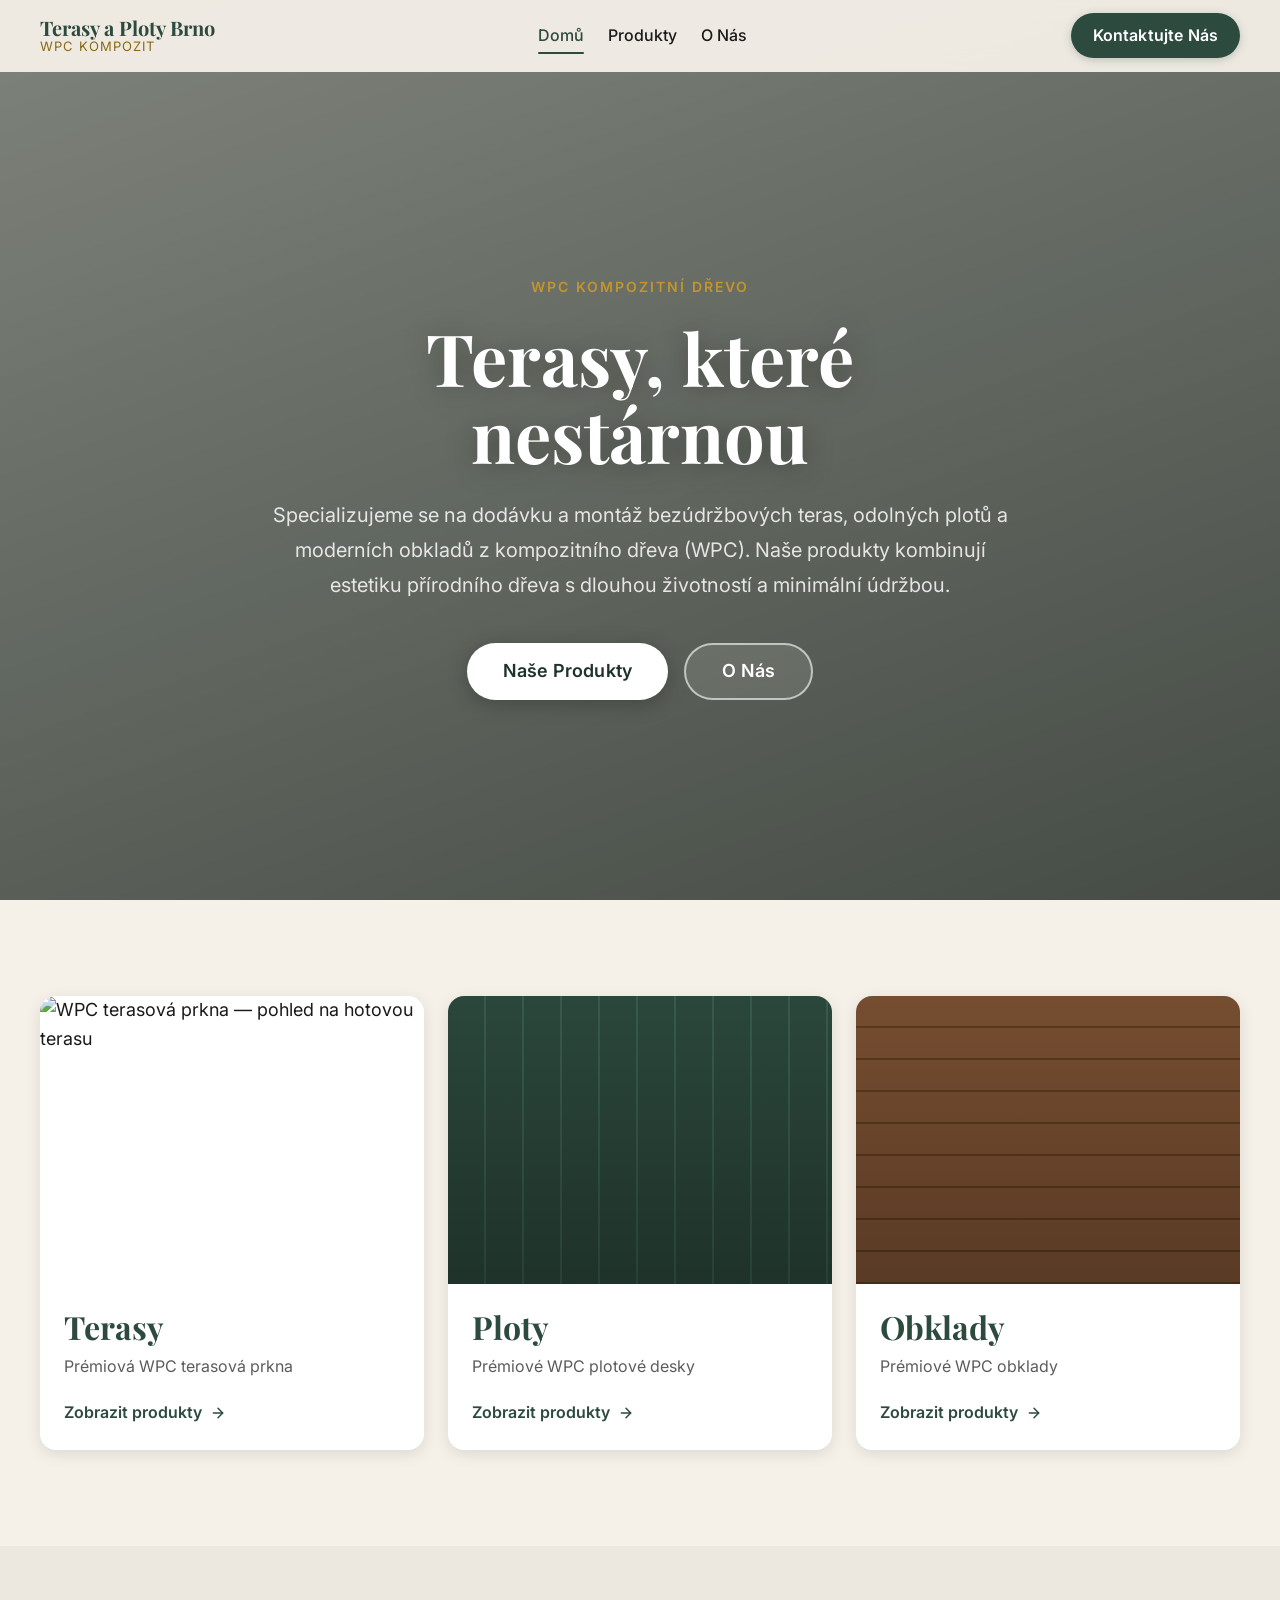
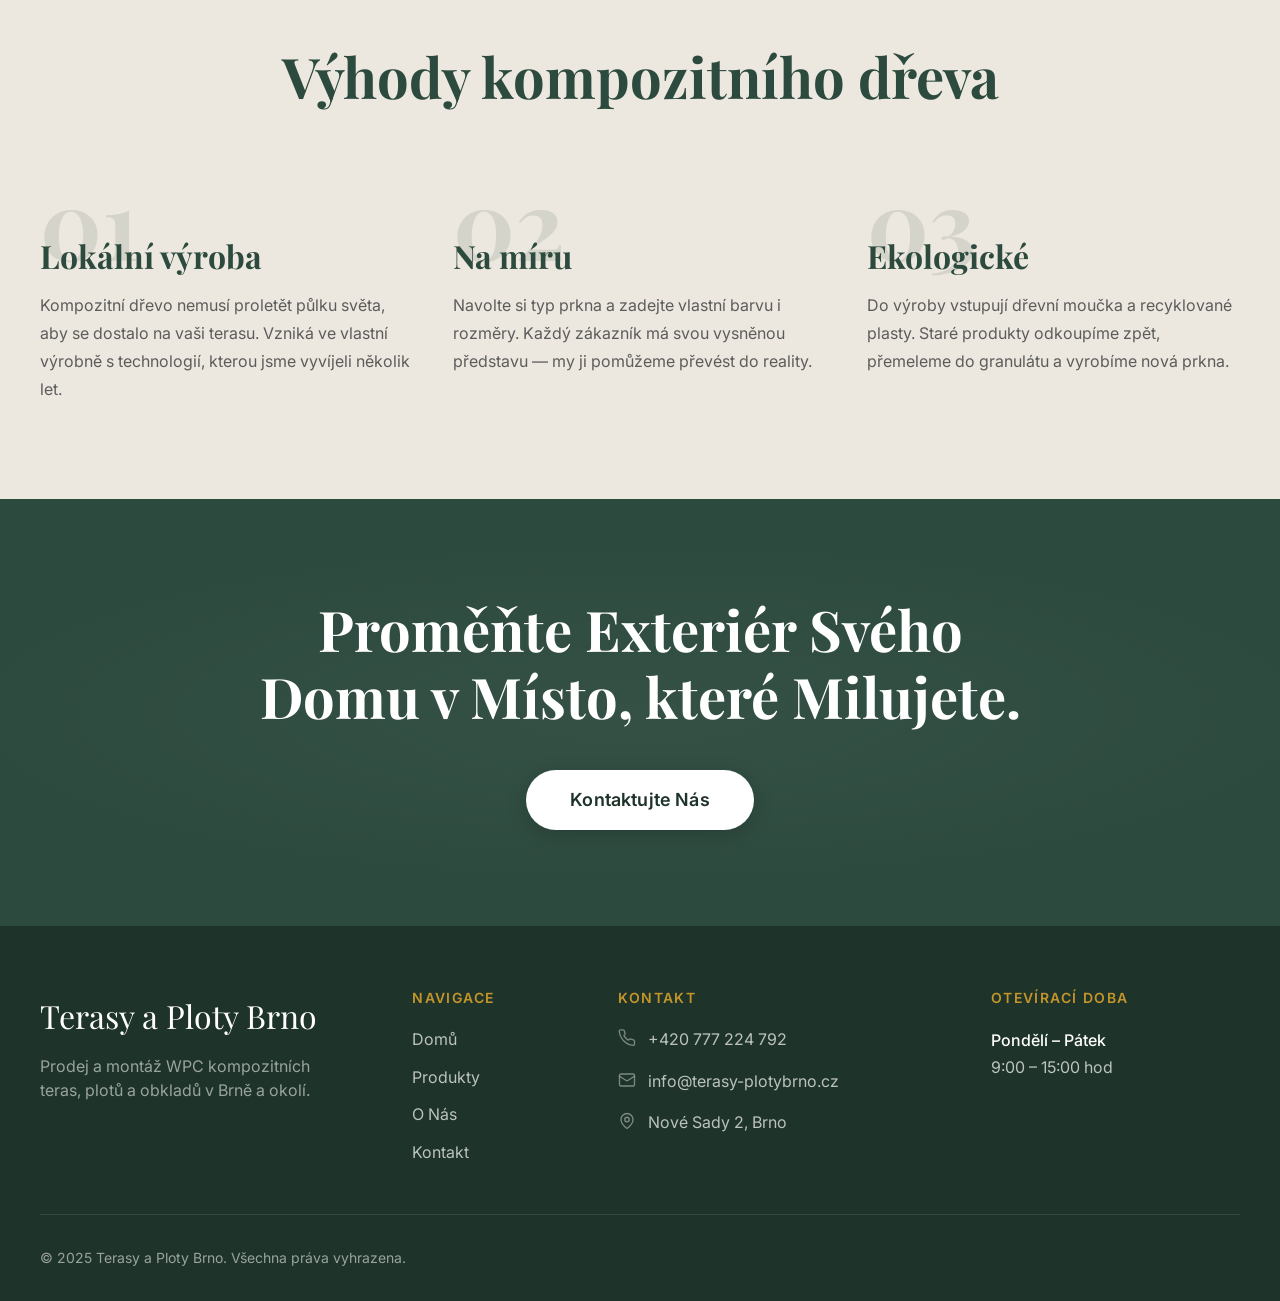
==== index.html @ b11f8195 "Initial commit — Terasy a Ploty Brno website Plain HTML/CSS/JS site with three pages (Domů, Produkty" ====
<!DOCTYPE html>
<html lang="cs">
<head>
  <meta charset="UTF-8">
  <meta name="viewport" content="width=device-width, initial-scale=1.0">
  <meta name="description" content="České WPC terasy, ploty a obklady z kompozitního dřeva s montáží na klíč v Brně. Bezúdržbové, ekologické, na míru, záruka 25 let.">
  <title>Terasy a Ploty Brno | WPC Terasy, Ploty a Obklady</title>

  <!-- Google Fonts -->
  <link rel="preconnect" href="https://fonts.googleapis.com">
  <link rel="preconnect" href="https://fonts.gstatic.com" crossorigin>
  <link href="https://fonts.googleapis.com/css2?family=Inter:wght@400;500;600&family=Playfair+Display:ital,wght@0,700;1,400&display=swap" rel="stylesheet">

  <link rel="stylesheet" href="css/style.css">
</head>
<body>

  <a href="#main-content" class="skip-link">Přejít na obsah</a>

  <!-- ===================== NAVIGATION ===================== -->
  <header class="nav" role="banner">
    <div class="container nav__inner">

      <a href="index.html" class="nav__logo" aria-label="Terasy a Ploty Brno – Domů">
        <div class="nav__logo-text">
          Terasy a Ploty Brno
          <span>WPC kompozit</span>
        </div>
      </a>

      <nav class="nav__links" aria-label="Hlavní navigace">
        <a href="index.html" class="nav__link">Domů</a>
        <a href="produkty.html" class="nav__link">Produkty</a>
        <a href="o-nas.html" class="nav__link">O Nás</a>
      </nav>

      <div class="nav__right">
        <a href="o-nas.html#kontakt" class="btn btn-primary nav__cta">Kontaktujte Nás</a>

        <button
          class="nav__hamburger"
          aria-label="Otevřít menu"
          aria-expanded="false"
          aria-controls="mobile-menu"
        >
          <span class="nav__hamburger-line"></span>
          <span class="nav__hamburger-line"></span>
          <span class="nav__hamburger-line"></span>
        </button>
      </div>
    </div>

    <!-- Mobile menu -->
    <nav
      id="mobile-menu"
      class="nav__mobile-menu"
      aria-label="Mobilní navigace"
    >
      <a href="index.html" class="nav__mobile-link">Domů</a>
      <a href="produkty.html" class="nav__mobile-link">Produkty</a>
      <a href="o-nas.html" class="nav__mobile-link">O Nás</a>
      <a href="o-nas.html#kontakt" class="btn btn-primary nav__mobile-cta">Kontaktujte Nás</a>
    </nav>
  </header>

  <!-- ===================== MAIN ===================== -->
  <main id="main-content">

    <!-- ========== SECTION 1: HERO ========== -->
    <section class="hero" aria-label="Úvodní sekce">
      <div class="hero__bg" role="img" aria-label="WPC terasová prkna"></div>
      <div class="hero__overlay" aria-hidden="true"></div>
      <div class="hero__content">
        <span class="hero__eyebrow">WPC kompozitní dřevo</span>
        <h1 class="hero__title">Terasy,&nbsp;které nestárnou</h1>
        <p class="hero__subtitle">
          Specializujeme se na dodávku a montáž bezúdržbových teras, odolných plotů a moderních obkladů z kompozitního dřeva (WPC). Naše produkty kombinují estetiku přírodního dřeva s dlouhou životností a minimální údržbou.
        </p>
        <div class="hero__ctas">
          <a href="produkty.html" class="btn btn-white">Naše Produkty</a>
          <a href="o-nas.html" class="btn btn-white-outline">O Nás</a>
        </div>
      </div>
    </section>

    <!-- ========== SECTION 2: CATEGORIES ========== -->
    <section class="categories" aria-label="Produktové kategorie">
      <div class="container">
        <div class="categories__grid">

          <!-- Terasy -->
          <a href="produkty.html" class="category-card fade-in" aria-label="Terasy — zobrazit produkty">
            <div class="category-card__image">
              <img
                src="https://static.wixstatic.com/media/019bba_db6c05b3e5034c0dafedd1b56aeb8881~mv2.jpg"
                alt="WPC terasová prkna — pohled na hotovou terasu"
                loading="lazy"
                width="600"
                height="450"
              >
            </div>
            <div class="category-card__body">
              <h2 class="category-card__title">Terasy</h2>
              <p class="category-card__text">Prémiová WPC terasová prkna</p>
              <span class="category-card__arrow">
                Zobrazit produkty
                <svg xmlns="http://www.w3.org/2000/svg" width="16" height="16" viewBox="0 0 24 24" fill="none" stroke="currentColor" stroke-width="2.2" stroke-linecap="round" stroke-linejoin="round" aria-hidden="true"><path d="M5 12h14"/><path d="m12 5 7 7-7 7"/></svg>
              </span>
            </div>
          </a>

          <!-- Ploty -->
          <a href="produkty.html" class="category-card fade-in fade-in-delay-1" aria-label="Ploty — zobrazit produkty">
            <div class="category-card__image">
              <div class="category-card__placeholder category-card__placeholder--ploty" aria-hidden="true"></div>
            </div>
            <div class="category-card__body">
              <h2 class="category-card__title">Ploty</h2>
              <p class="category-card__text">Prémiové WPC plotové desky</p>
              <span class="category-card__arrow">
                Zobrazit produkty
                <svg xmlns="http://www.w3.org/2000/svg" width="16" height="16" viewBox="0 0 24 24" fill="none" stroke="currentColor" stroke-width="2.2" stroke-linecap="round" stroke-linejoin="round" aria-hidden="true"><path d="M5 12h14"/><path d="m12 5 7 7-7 7"/></svg>
              </span>
            </div>
          </a>

          <!-- Obklady -->
          <a href="produkty.html" class="category-card fade-in fade-in-delay-2" aria-label="Obklady — zobrazit produkty">
            <div class="category-card__image">
              <div class="category-card__placeholder category-card__placeholder--obklady" aria-hidden="true"></div>
            </div>
            <div class="category-card__body">
              <h2 class="category-card__title">Obklady</h2>
              <p class="category-card__text">Prémiové WPC obklady</p>
              <span class="category-card__arrow">
                Zobrazit produkty
                <svg xmlns="http://www.w3.org/2000/svg" width="16" height="16" viewBox="0 0 24 24" fill="none" stroke="currentColor" stroke-width="2.2" stroke-linecap="round" stroke-linejoin="round" aria-hidden="true"><path d="M5 12h14"/><path d="m12 5 7 7-7 7"/></svg>
              </span>
            </div>
          </a>

        </div>
      </div>
    </section>

    <!-- ========== SECTION 3: BENEFITS ========== -->
    <section class="benefits" aria-labelledby="benefits-heading">
      <div class="container">
        <div class="benefits__header fade-in">
          <h2 class="benefits__title" id="benefits-heading">Výhody kompozitního dřeva</h2>
        </div>
        <div class="benefits__grid">

          <div class="benefit-item fade-in">
            <span class="benefit-item__number" aria-hidden="true">01</span>
            <h3 class="benefit-item__title">Lokální výroba</h3>
            <p class="benefit-item__text">
              Kompozitní dřevo nemusí proletět půlku světa, aby se dostalo na vaši terasu. Vzniká ve vlastní výrobně s technologií, kterou jsme vyvíjeli několik let.
            </p>
          </div>

          <div class="benefit-item fade-in fade-in-delay-1">
            <span class="benefit-item__number" aria-hidden="true">02</span>
            <h3 class="benefit-item__title">Na míru</h3>
            <p class="benefit-item__text">
              Navolte si typ prkna a zadejte vlastní barvu i rozměry. Každý zákazník má svou vysněnou představu — my ji pomůžeme převést do reality.
            </p>
          </div>

          <div class="benefit-item fade-in fade-in-delay-2">
            <span class="benefit-item__number" aria-hidden="true">03</span>
            <h3 class="benefit-item__title">Ekologické</h3>
            <p class="benefit-item__text">
              Do výroby vstupují dřevní moučka a recyklované plasty. Staré produkty odkoupíme zpět, přemeleme do granulátu a vyrobíme nová prkna.
            </p>
          </div>

        </div>
      </div>
    </section>

    <!-- ========== SECTION 4: CTA BANNER ========== -->
    <section class="cta-banner" aria-labelledby="cta-heading">
      <div class="container cta-banner__inner">
        <h2 class="cta-banner__title fade-in" id="cta-heading">
          Proměňte Exteriér Svého Domu v Místo, které&nbsp;Milujete.
        </h2>
        <a href="o-nas.html#kontakt" class="btn btn-cta-white fade-in fade-in-delay-1">
          Kontaktujte Nás
        </a>
      </div>
    </section>

  </main>

  <!-- ===================== FOOTER ===================== -->
  <footer class="footer" role="contentinfo">
    <div class="container">
      <div class="footer__grid">

        <!-- Brand -->
        <div class="footer__col">
          <p class="footer__brand-name">Terasy a Ploty Brno</p>
          <p class="footer__brand-tagline">Prodej a montáž WPC kompozitních teras, plotů a obkladů v Brně a okolí.</p>
        </div>

        <!-- Navigation -->
        <div class="footer__col">
          <h3 class="footer__heading">Navigace</h3>
          <nav class="footer__nav" aria-label="Navigace v patičce">
            <a href="index.html" class="footer__nav-link">Domů</a>
            <a href="produkty.html" class="footer__nav-link">Produkty</a>
            <a href="o-nas.html" class="footer__nav-link">O Nás</a>
            <a href="o-nas.html#kontakt" class="footer__nav-link">Kontakt</a>
          </nav>
        </div>

        <!-- Contact -->
        <div class="footer__col">
          <h3 class="footer__heading">Kontakt</h3>
          <address class="footer__contact" style="font-style: normal;">

            <div class="footer__contact-item">
              <svg class="footer__contact-icon" xmlns="http://www.w3.org/2000/svg" viewBox="0 0 24 24" fill="none" stroke="currentColor" stroke-width="1.8" stroke-linecap="round" stroke-linejoin="round" aria-hidden="true">
                <path d="M22 16.92v3a2 2 0 0 1-2.18 2 19.79 19.79 0 0 1-8.63-3.07A19.5 19.5 0 0 1 4.69 12 19.79 19.79 0 0 1 1.61 3.39 2 2 0 0 1 3.6 1.22h3a2 2 0 0 1 2 1.72c.127.96.361 1.903.7 2.81a2 2 0 0 1-.45 2.11L7.91 8.77a16 16 0 0 0 6 6l.91-.91a2 2 0 0 1 2.11-.45c.907.339 1.85.573 2.81.7A2 2 0 0 1 21.73 16z"/>
              </svg>
              <a href="tel:+420777224792" class="footer__contact-link">+420 777 224 792</a>
            </div>

            <div class="footer__contact-item">
              <svg class="footer__contact-icon" xmlns="http://www.w3.org/2000/svg" viewBox="0 0 24 24" fill="none" stroke="currentColor" stroke-width="1.8" stroke-linecap="round" stroke-linejoin="round" aria-hidden="true">
                <rect x="2" y="4" width="20" height="16" rx="2"/>
                <path d="m22 7-8.97 5.7a1.94 1.94 0 0 1-2.06 0L2 7"/>
              </svg>
              <a href="mailto:info@terasy-plotybrno.cz" class="footer__contact-link">info@terasy-plotybrno.cz</a>
            </div>

            <div class="footer__contact-item">
              <svg class="footer__contact-icon" xmlns="http://www.w3.org/2000/svg" viewBox="0 0 24 24" fill="none" stroke="currentColor" stroke-width="1.8" stroke-linecap="round" stroke-linejoin="round" aria-hidden="true">
                <path d="M20 10c0 6-8 12-8 12s-8-6-8-12a8 8 0 0 1 16 0Z"/>
                <circle cx="12" cy="10" r="3"/>
              </svg>
              <span>Nové Sady 2, Brno</span>
            </div>

          </address>
        </div>

        <!-- Hours -->
        <div class="footer__col">
          <h3 class="footer__heading">Otevírací doba</h3>
          <div class="footer__hours">
            <p><strong>Pondělí – Pátek</strong></p>
            <p>9:00 – 15:00 hod</p>
          </div>
        </div>

      </div>

      <div class="footer__bottom">
        <p class="footer__copyright">© 2025 Terasy a Ploty Brno. Všechna práva vyhrazena.</p>
      </div>
    </div>
  </footer>

  <script src="js/main.js"></script>
</body>
</html>
---- css/style.css ----
/* =========================================
   CUSTOM PROPERTIES
   ========================================= */
:root {
  /* Colors */
  --color-primary: #2D4A3E;
  --color-primary-light: #3a5f50;
  --color-primary-dark: #1e3329;
  --color-bg: #F5F0E8;
  --color-bg-alt: #EDE8DF;
  --color-accent: #8B6914;
  --color-accent-light: #C4952A;
  --color-text: #1A1A1A;
  --color-text-muted: #5C5C5C;
  --color-text-light: #696969; /* darkened from #888 to meet WCAG AA 4.5:1 on all light backgrounds */
  --color-white: #FFFFFF;
  --color-border: #D9D3C8;

  /* Typography */
  --font-heading: 'Playfair Display', Georgia, serif;
  --font-body: 'Inter', system-ui, -apple-system, sans-serif;

  /* Font sizes (fluid) */
  --fs-xs: clamp(0.75rem, 1.5vw, 0.875rem);
  --fs-sm: clamp(0.875rem, 1.8vw, 1rem);
  --fs-base: clamp(1rem, 2vw, 1.125rem);
  --fs-md: clamp(1.125rem, 2.5vw, 1.25rem);
  --fs-lg: clamp(1.25rem, 3vw, 1.5rem);
  --fs-xl: clamp(1.5rem, 4vw, 2rem);
  --fs-2xl: clamp(2rem, 5vw, 2.75rem);
  --fs-3xl: clamp(2.5rem, 6vw, 3.5rem);
  --fs-4xl: clamp(3rem, 7vw, 4.5rem);

  /* Spacing */
  --space-1: 0.25rem;
  --space-2: 0.5rem;
  --space-3: 0.75rem;
  --space-4: 1rem;
  --space-5: 1.25rem;
  --space-6: 1.5rem;
  --space-8: 2rem;
  --space-10: 2.5rem;
  --space-12: 3rem;
  --space-16: 4rem;
  --space-20: 5rem;
  --space-24: 6rem;
  --space-32: 8rem;

  /* Layout */
  --container-max: 1280px;
  --container-pad: clamp(1rem, 5vw, 2.5rem);
  --nav-height: 72px;

  /* Borders */
  --radius-sm: 4px;
  --radius-md: 8px;
  --radius-lg: 16px;
  --radius-xl: 24px;
  --radius-full: 9999px;

  /* Shadows */
  --shadow-sm: 0 1px 3px rgba(0, 0, 0, 0.08);
  --shadow-md: 0 4px 16px rgba(0, 0, 0, 0.1);
  --shadow-lg: 0 8px 32px rgba(0, 0, 0, 0.12);
  --shadow-nav: 0 2px 20px rgba(0, 0, 0, 0.08);

  /* Transitions */
  --transition-fast: 150ms ease;
  --transition-base: 250ms ease;
  --transition-slow: 400ms ease;
}


/* =========================================
   SKIP LINK (keyboard accessibility)
   ========================================= */
.skip-link {
  position: absolute;
  top: -100%;
  left: var(--space-4);
  z-index: 200;
  background: var(--color-primary);
  color: var(--color-white);
  padding: var(--space-3) var(--space-5);
  border-radius: var(--radius-md);
  font-size: var(--fs-sm);
  font-weight: 600;
  text-decoration: none;
  transition: top var(--transition-fast);
}

.skip-link:focus {
  top: var(--space-4);
}


/* =========================================
   RESET & BASE
   ========================================= */
*, *::before, *::after {
  box-sizing: border-box;
  margin: 0;
  padding: 0;
}

html {
  scroll-behavior: smooth;
  -webkit-text-size-adjust: 100%;
}

body {
  font-family: var(--font-body);
  font-size: var(--fs-base);
  line-height: 1.6;
  color: var(--color-text);
  background-color: var(--color-bg);
  min-height: 100vh;
  display: flex;
  flex-direction: column;
  -webkit-font-smoothing: antialiased;
  -moz-osx-font-smoothing: grayscale;
}

img, video, svg {
  display: block;
  max-width: 100%;
}

a {
  color: inherit;
  text-decoration: none;
}

ul, ol {
  list-style: none;
}

button {
  font: inherit;
  cursor: pointer;
  border: none;
  background: none;
}

input, textarea, select {
  font: inherit;
}

h1, h2, h3, h4, h5, h6 {
  font-family: var(--font-heading);
  line-height: 1.2;
  font-weight: 700;
}

main {
  flex: 1;
  padding-top: var(--nav-height);
}


/* =========================================
   UTILITY CLASSES
   ========================================= */
.container {
  width: 100%;
  max-width: var(--container-max);
  margin-inline: auto;
  padding-inline: var(--container-pad);
}

.sr-only {
  position: absolute;
  width: 1px;
  height: 1px;
  padding: 0;
  margin: -1px;
  overflow: hidden;
  clip: rect(0, 0, 0, 0);
  white-space: nowrap;
  border-width: 0;
}

/* Fade-in animation classes (driven by Intersection Observer) */
.fade-in {
  opacity: 0;
  transform: translateY(28px);
  transition: opacity 0.6s ease, transform 0.6s ease;
}

.fade-in.is-visible {
  opacity: 1;
  transform: translateY(0);
}

.fade-in-delay-1 { transition-delay: 0.1s; }
.fade-in-delay-2 { transition-delay: 0.2s; }
.fade-in-delay-3 { transition-delay: 0.3s; }
.fade-in-delay-4 { transition-delay: 0.4s; }


/* =========================================
   BUTTONS
   ========================================= */
.btn {
  display: inline-flex;
  align-items: center;
  justify-content: center;
  gap: var(--space-2);
  padding: 0.625rem 1.375rem;
  border-radius: var(--radius-full);
  font-size: var(--fs-sm);
  font-weight: 600;
  letter-spacing: 0.01em;
  transition: background-color var(--transition-base),
              color var(--transition-base),
              box-shadow var(--transition-base),
              transform var(--transition-fast);
  white-space: nowrap;
}

.btn:active {
  transform: translateY(1px);
}

.btn-primary {
  background-color: var(--color-primary);
  color: var(--color-white);
  box-shadow: 0 2px 8px rgba(45, 74, 62, 0.25);
}

.btn-primary:hover {
  background-color: var(--color-primary-light);
  box-shadow: 0 4px 16px rgba(45, 74, 62, 0.35);
}

.btn-outline {
  background-color: transparent;
  color: var(--color-primary);
  border: 2px solid var(--color-primary);
}

.btn-outline:hover {
  background-color: var(--color-primary);
  color: var(--color-white);
}

.btn-ghost {
  background-color: transparent;
  color: var(--color-text);
}

.btn-ghost:hover {
  color: var(--color-primary);
}


/* =========================================
   NAVIGATION
   ========================================= */
.nav {
  position: fixed;
  top: 0;
  left: 0;
  right: 0;
  z-index: 100;
  height: var(--nav-height);
  background-color: rgba(245, 240, 232, 0.95);
  backdrop-filter: blur(10px);
  -webkit-backdrop-filter: blur(10px);
  border-bottom: 1px solid transparent;
  transition: border-color var(--transition-base),
              box-shadow var(--transition-base),
              background-color var(--transition-base);
}

.nav.is-scrolled {
  border-color: var(--color-border);
  box-shadow: var(--shadow-nav);
  background-color: rgba(245, 240, 232, 0.98);
}

.nav__inner {
  display: flex;
  align-items: center;
  justify-content: space-between;
  height: 100%;
}

/* Logo */
.nav__logo {
  display: flex;
  align-items: center;
  gap: var(--space-3);
  flex-shrink: 0;
}

.nav__logo-text {
  font-family: var(--font-heading);
  font-size: clamp(1rem, 2.5vw, 1.25rem);
  font-weight: 700;
  color: var(--color-primary);
  line-height: 1.1;
}

.nav__logo-text span {
  display: block;
  font-size: 0.65em;
  font-weight: 400;
  color: var(--color-accent);
  font-family: var(--font-body);
  letter-spacing: 0.08em;
  text-transform: uppercase;
}

/* Desktop nav links */
.nav__links {
  display: none;
  align-items: center;
  gap: var(--space-6);
}

.nav__link {
  font-size: var(--fs-sm);
  font-weight: 500;
  color: var(--color-text);
  position: relative;
  padding-block: var(--space-1);
  transition: color var(--transition-fast);
}

.nav__link::after {
  content: '';
  position: absolute;
  bottom: -2px;
  left: 0;
  width: 0;
  height: 2px;
  background-color: var(--color-primary);
  transition: width var(--transition-base);
  border-radius: var(--radius-full);
}

.nav__link:hover,
.nav__link.is-active {
  color: var(--color-primary);
}

.nav__link:hover::after,
.nav__link.is-active::after {
  width: 100%;
}

/* Nav right group */
.nav__right {
  display: flex;
  align-items: center;
  gap: var(--space-4);
}

.nav__cta {
  display: none;
}

/* Hamburger button */
.nav__hamburger {
  display: flex;
  flex-direction: column;
  justify-content: center;
  gap: 5px;
  width: 40px;
  height: 40px;
  padding: var(--space-2);
  border-radius: var(--radius-sm);
  transition: background-color var(--transition-fast);
}

.nav__hamburger:hover {
  background-color: var(--color-bg-alt);
}

.nav__hamburger-line {
  display: block;
  width: 100%;
  height: 2px;
  background-color: var(--color-text);
  border-radius: var(--radius-full);
  transition: transform var(--transition-base),
              opacity var(--transition-base);
  transform-origin: center;
}

/* Hamburger → X animation */
.nav__hamburger[aria-expanded="true"] .nav__hamburger-line:nth-child(1) {
  transform: translateY(7px) rotate(45deg);
}
.nav__hamburger[aria-expanded="true"] .nav__hamburger-line:nth-child(2) {
  opacity: 0;
  transform: scaleX(0);
}
.nav__hamburger[aria-expanded="true"] .nav__hamburger-line:nth-child(3) {
  transform: translateY(-7px) rotate(-45deg);
}

/* Mobile menu drawer */
.nav__mobile-menu {
  position: fixed;
  top: var(--nav-height);
  left: 0;
  right: 0;
  background-color: var(--color-bg);
  border-bottom: 1px solid var(--color-border);
  padding: var(--space-6) var(--container-pad) var(--space-8);
  display: flex;
  flex-direction: column;
  gap: var(--space-2);
  transform: translateY(-110%);
  opacity: 0;
  visibility: hidden;
  transition: transform var(--transition-slow),
              opacity var(--transition-slow),
              visibility var(--transition-slow);
  box-shadow: var(--shadow-lg);
}

.nav__mobile-menu.is-open {
  transform: translateY(0);
  opacity: 1;
  visibility: visible;
}

.nav__mobile-link {
  font-size: var(--fs-md);
  font-weight: 500;
  color: var(--color-text);
  padding: var(--space-3) 0;
  border-bottom: 1px solid var(--color-border);
  transition: color var(--transition-fast), padding-left var(--transition-fast);
}

.nav__mobile-link:last-of-type {
  border-bottom: none;
}

.nav__mobile-link:hover,
.nav__mobile-link.is-active {
  color: var(--color-primary);
  padding-left: var(--space-3);
}

.nav__mobile-cta {
  margin-top: var(--space-4);
  align-self: flex-start;
}

/* Desktop breakpoint */
@media (min-width: 768px) {
  .nav__links {
    display: flex;
  }

  .nav__cta {
    display: inline-flex;
  }

  .nav__hamburger {
    display: none;
  }

  .nav__mobile-menu {
    display: none;
  }
}


/* =========================================
   FOOTER
   ========================================= */
.footer {
  background-color: var(--color-primary-dark);
  color: rgba(255, 255, 255, 0.85);
  padding-top: var(--space-16);
  padding-bottom: var(--space-8);
  margin-top: auto;
}

.footer__grid {
  display: grid;
  grid-template-columns: 1fr;
  gap: var(--space-10);
  padding-bottom: var(--space-12);
  border-bottom: 1px solid rgba(255, 255, 255, 0.1);
}

/* Brand column */
.footer__brand-name {
  font-family: var(--font-heading);
  font-size: var(--fs-xl);
  color: var(--color-white);
  margin-bottom: var(--space-3);
}

.footer__brand-tagline {
  font-size: var(--fs-sm);
  color: rgba(255, 255, 255, 0.55);
  line-height: 1.5;
  max-width: 28ch;
}

/* Footer headings */
.footer__heading {
  font-family: var(--font-body);
  font-size: var(--fs-xs);
  font-weight: 600;
  letter-spacing: 0.1em;
  text-transform: uppercase;
  color: var(--color-accent-light);
  margin-bottom: var(--space-5);
}

/* Nav links */
.footer__nav {
  display: flex;
  flex-direction: column;
  gap: var(--space-3);
}

.footer__nav-link {
  font-size: var(--fs-sm);
  color: rgba(255, 255, 255, 0.7);
  transition: color var(--transition-fast);
}

.footer__nav-link:hover {
  color: var(--color-white);
}

/* Contact info */
.footer__contact {
  display: flex;
  flex-direction: column;
  gap: var(--space-4);
}

.footer__contact-item {
  display: flex;
  align-items: flex-start;
  gap: var(--space-3);
  font-size: var(--fs-sm);
  color: rgba(255, 255, 255, 0.7);
}

.footer__contact-icon {
  flex-shrink: 0;
  width: 18px;
  height: 18px;
  margin-top: 2px;
  opacity: 0.6;
}

.footer__contact-link {
  color: rgba(255, 255, 255, 0.7);
  transition: color var(--transition-fast);
}

.footer__contact-link:hover {
  color: var(--color-white);
}

/* Hours */
.footer__hours {
  font-size: var(--fs-sm);
  color: rgba(255, 255, 255, 0.7);
  line-height: 1.7;
}

.footer__hours strong {
  color: var(--color-white);
  font-weight: 500;
}

/* Bottom bar */
.footer__bottom {
  display: flex;
  flex-direction: column;
  align-items: center;
  gap: var(--space-3);
  text-align: center;
  padding-top: var(--space-8);
}

.footer__copyright {
  font-size: var(--fs-xs);
  color: rgba(255, 255, 255, 0.55); /* raised from 0.4 to meet WCAG AA on dark green bg */
}

/* Responsive footer grid */
@media (min-width: 600px) {
  .footer__grid {
    grid-template-columns: repeat(2, 1fr);
  }
}

@media (min-width: 960px) {
  .footer__grid {
    grid-template-columns: 2fr 1fr 2fr 1.5fr;
  }

  .footer__bottom {
    flex-direction: row;
    justify-content: space-between;
  }
}


/* =========================================
   PAGE TRANSITIONS (shared)
   ========================================= */
@keyframes pageIn {
  from {
    opacity: 0;
    transform: translateY(12px);
  }
  to {
    opacity: 1;
    transform: translateY(0);
  }
}

main {
  animation: pageIn 0.4s ease forwards;
}


/* =========================================
   SCROLL LOCK (when mobile menu is open)
   ========================================= */
body.menu-open {
  overflow: hidden;
}


/* =========================================
   FOCUS VISIBLE — keyboard navigation ring
   ========================================= */

/* Remove default outline; re-apply only for keyboard focus */
:focus {
  outline: none;
}

:focus-visible {
  outline: 2px solid var(--color-primary);
  outline-offset: 3px;
  border-radius: var(--radius-sm);
}

/* Inputs already show focus via border + box-shadow */
.form-group input:focus-visible,
.form-group textarea:focus-visible {
  outline: none;
}


/* =========================================
   INDEX — HERO
   ========================================= */
.hero {
  position: relative;
  min-height: 100vh;
  display: flex;
  align-items: center;
  justify-content: center;
  text-align: center;
  overflow: hidden;
  /* Pull behind the fixed nav so background fills from 0 to 100vh */
  margin-top: calc(-1 * var(--nav-height));
}

.hero__bg {
  position: absolute;
  inset: 0;
  background-image: url('https://static.wixstatic.com/media/019bba_cfdbf54279e84cb59114d8c16d683f5c~mv2.png');
  background-size: cover;
  background-position: center;
  background-attachment: fixed;
}

/* iOS Safari doesn't support background-attachment: fixed reliably */
@media (hover: none) and (pointer: coarse) {
  .hero__bg {
    background-attachment: scroll;
  }
}

.hero__overlay {
  position: absolute;
  inset: 0;
  background: linear-gradient(
    160deg,
    rgba(18, 32, 25, 0.52) 0%,
    rgba(8, 18, 12, 0.74) 100%
  );
}

.hero__content {
  position: relative;
  z-index: 1;
  max-width: 820px;
  padding: var(--space-8) var(--container-pad);
  /* Push content below the nav that overlaps the hero */
  padding-top: calc(var(--nav-height) + var(--space-16));
  padding-bottom: var(--space-16);
  color: var(--color-white);
}

.hero__eyebrow {
  display: inline-block;
  font-size: var(--fs-xs);
  font-weight: 600;
  letter-spacing: 0.14em;
  text-transform: uppercase;
  color: var(--color-accent-light);
  margin-bottom: var(--space-5);
  animation: heroFadeUp 0.7s ease 0.3s both;
}

.hero__title {
  font-size: var(--fs-4xl);
  color: var(--color-white);
  line-height: 1.08;
  margin-bottom: var(--space-6);
  text-shadow: 0 2px 28px rgba(0, 0, 0, 0.35);
  animation: heroFadeUp 0.75s ease 0.5s both;
}

.hero__subtitle {
  font-size: var(--fs-md);
  line-height: 1.75;
  color: rgba(255, 255, 255, 0.84);
  max-width: 58ch;
  margin-inline: auto;
  margin-bottom: var(--space-10);
  animation: heroFadeUp 0.75s ease 0.7s both;
}

.hero__ctas {
  display: flex;
  flex-wrap: wrap;
  gap: var(--space-4);
  justify-content: center;
  animation: heroFadeUp 0.75s ease 0.9s both;
}

.btn-white {
  background-color: var(--color-white);
  color: var(--color-primary-dark);
  padding: 0.875rem 2.25rem;
  font-size: var(--fs-base);
  font-weight: 600;
  box-shadow: 0 4px 20px rgba(0, 0, 0, 0.25);
}
.btn-white:hover {
  background-color: var(--color-bg);
  box-shadow: 0 6px 24px rgba(0, 0, 0, 0.3);
  transform: translateY(-1px);
}

.btn-white-outline {
  border: 2px solid rgba(255, 255, 255, 0.6);
  color: var(--color-white);
  background: rgba(255, 255, 255, 0.1);
  backdrop-filter: blur(4px);
  padding: calc(0.875rem - 2px) 2.25rem;
  font-size: var(--fs-base);
  font-weight: 600;
}
.btn-white-outline:hover {
  background: rgba(255, 255, 255, 0.2);
  border-color: var(--color-white);
  transform: translateY(-1px);
}

@keyframes heroFadeUp {
  from {
    opacity: 0;
    transform: translateY(22px);
  }
  to {
    opacity: 1;
    transform: translateY(0);
  }
}


/* =========================================
   INDEX — CATEGORIES
   ========================================= */
.categories {
  padding: var(--space-24) 0;
}

.categories__grid {
  display: grid;
  grid-template-columns: 1fr;
  gap: var(--space-6);
}

@media (min-width: 640px) {
  .categories__grid {
    grid-template-columns: repeat(2, 1fr);
  }
}

@media (min-width: 960px) {
  .categories__grid {
    grid-template-columns: repeat(3, 1fr);
  }
}

.category-card {
  display: flex;
  flex-direction: column;
  border-radius: var(--radius-lg);
  overflow: hidden;
  background: var(--color-white);
  box-shadow: var(--shadow-md);
  text-decoration: none;
  color: var(--color-text);
  transition: transform var(--transition-base),
              box-shadow var(--transition-base);
}

.category-card:hover {
  transform: translateY(-5px);
  box-shadow: var(--shadow-lg);
}

.category-card__image {
  aspect-ratio: 4 / 3;
  overflow: hidden;
}

.category-card__image img {
  width: 100%;
  height: 100%;
  object-fit: cover;
  transition: transform 0.55s ease;
}

.category-card:hover .category-card__image img {
  transform: scale(1.06);
}

/* CSS pattern placeholders for cards without photos */
.category-card__placeholder {
  width: 100%;
  height: 100%;
}

.category-card__placeholder--ploty {
  background:
    linear-gradient(to bottom, rgba(0,0,0,0.05), rgba(0,0,0,0.32)),
    repeating-linear-gradient(
      90deg,
      #2D4A3E 0px,  #2D4A3E 36px,
      #3a5f50 36px, #3a5f50 38px
    );
}

.category-card__placeholder--obklady {
  background:
    linear-gradient(to bottom, rgba(0,0,0,0.05), rgba(0,0,0,0.28)),
    repeating-linear-gradient(
      180deg,
      #7c5133 0px,  #7c5133 30px,
      #5c3d1e 30px, #5c3d1e 32px
    );
}

.category-card__body {
  padding: var(--space-6);
  flex: 1;
  display: flex;
  flex-direction: column;
}

.category-card__title {
  font-family: var(--font-heading);
  font-size: var(--fs-xl);
  color: var(--color-primary);
  margin-bottom: var(--space-2);
}

.category-card__text {
  font-size: var(--fs-sm);
  color: var(--color-text-muted);
  flex: 1;
  margin-bottom: var(--space-5);
}

.category-card__arrow {
  display: inline-flex;
  align-items: center;
  gap: var(--space-2);
  font-size: var(--fs-sm);
  font-weight: 600;
  color: var(--color-primary);
  transition: gap var(--transition-base);
}

.category-card:hover .category-card__arrow {
  gap: var(--space-3);
}


/* =========================================
   INDEX — BENEFITS
   ========================================= */
.benefits {
  padding: var(--space-24) 0;
  background-color: var(--color-bg-alt);
}

.benefits__header {
  text-align: center;
  margin-bottom: var(--space-16);
}

.benefits__title {
  font-size: var(--fs-3xl);
  color: var(--color-primary);
}

.benefits__grid {
  display: grid;
  grid-template-columns: 1fr;
  gap: var(--space-12);
}

@media (min-width: 768px) {
  .benefits__grid {
    grid-template-columns: repeat(3, 1fr);
    gap: var(--space-10);
  }
}

.benefit-item {
  display: flex;
  flex-direction: column;
}

.benefit-item__number {
  display: block;
  font-family: var(--font-heading);
  font-size: clamp(4rem, 8vw, 6rem);
  font-weight: 700;
  line-height: 1;
  color: var(--color-primary);
  opacity: 0.12;
  margin-bottom: calc(-1 * var(--space-8));
  /* Decorative large number behind the title */
  user-select: none;
}

.benefit-item__title {
  font-family: var(--font-heading);
  font-size: var(--fs-xl);
  color: var(--color-primary);
  position: relative;
  margin-bottom: var(--space-4);
}

.benefit-item__text {
  font-size: var(--fs-sm);
  line-height: 1.75;
  color: var(--color-text-muted);
}


/* =========================================
   INDEX — CTA BANNER
   ========================================= */
.cta-banner {
  background-color: var(--color-primary);
  padding: var(--space-24) 0;
  text-align: center;
  position: relative;
  overflow: hidden;
}

/* Subtle decorative radial glow */
.cta-banner::before {
  content: '';
  position: absolute;
  inset: 0;
  background: radial-gradient(
    ellipse 80% 60% at 50% 50%,
    rgba(255, 255, 255, 0.04) 0%,
    transparent 70%
  );
  pointer-events: none;
}

.cta-banner__inner {
  position: relative;
  z-index: 1;
}

.cta-banner__title {
  font-size: var(--fs-3xl);
  color: var(--color-white);
  max-width: 22ch;
  margin-inline: auto;
  margin-bottom: var(--space-10);
  line-height: 1.2;
}

.btn-cta-white {
  background-color: var(--color-white);
  color: var(--color-primary-dark);
  padding: 1rem 2.75rem;
  font-size: var(--fs-base);
  font-weight: 600;
  box-shadow: 0 4px 20px rgba(0, 0, 0, 0.18);
}
.btn-cta-white:hover {
  background-color: var(--color-bg);
  box-shadow: 0 6px 28px rgba(0, 0, 0, 0.22);
  transform: translateY(-1px);
}


/* =========================================
   PRODUKTY — PAGE HERO (shared, ~50vh)
   ========================================= */
.page-hero {
  position: relative;
  min-height: 50vh;
  display: flex;
  align-items: flex-end;
  overflow: hidden;
  /* Pull behind fixed nav so background starts at viewport top */
  margin-top: calc(-1 * var(--nav-height));
}

.page-hero__bg {
  position: absolute;
  inset: 0;
  background-size: cover;
  background-position: center;
}

/* Darkens toward the bottom where the text sits */
.page-hero__overlay {
  position: absolute;
  inset: 0;
  background: linear-gradient(
    to top,
    rgba(8, 18, 12, 0.88) 0%,
    rgba(8, 18, 12, 0.45) 45%,
    rgba(8, 18, 12, 0.18) 100%
  );
}

.page-hero__content {
  position: relative;
  z-index: 1;
  width: 100%;
  padding-top: calc(var(--nav-height) + var(--space-16));
  padding-bottom: var(--space-16);
  color: var(--color-white);
  animation: heroFadeUp 0.7s ease 0.25s both;
}

.page-hero__eyebrow {
  display: inline-block;
  font-size: var(--fs-xs);
  font-weight: 600;
  letter-spacing: 0.14em;
  text-transform: uppercase;
  color: var(--color-accent-light);
  margin-bottom: var(--space-3);
}

.page-hero__title {
  font-size: var(--fs-3xl);
  color: var(--color-white);
  line-height: 1.1;
  margin-bottom: var(--space-4);
  text-shadow: 0 2px 20px rgba(0, 0, 0, 0.4);
}

.page-hero__subtitle {
  font-size: var(--fs-md);
  color: rgba(255, 255, 255, 0.82);
  line-height: 1.65;
  max-width: 52ch;
}


/* =========================================
   PRODUKTY — INTRO
   ========================================= */
.products-intro {
  padding: var(--space-16) 0 var(--space-10);
  text-align: center;
}

.products-intro__text {
  max-width: 62ch;
  margin-inline: auto;
  font-size: var(--fs-md);
  color: var(--color-text-muted);
  line-height: 1.8;
}


/* =========================================
   PRODUKTY — PRODUCT SECTIONS
   ========================================= */
.product-section {
  padding: var(--space-20) 0;
  border-top: 1px solid var(--color-border);
}

.product-section:nth-child(odd) {
  background-color: var(--color-white);
}

.product-section:nth-child(even) {
  background-color: var(--color-bg-alt);
}

.product-section__inner {
  display: grid;
  grid-template-columns: 1fr;
  gap: var(--space-10);
  align-items: center;
}

@media (min-width: 768px) {
  .product-section__inner {
    grid-template-columns: 1fr 1fr;
    gap: clamp(2.5rem, 6vw, 5rem);
  }
}

/* Image block */
.product-section__image {
  border-radius: var(--radius-lg);
  overflow: hidden;
  aspect-ratio: 5 / 4;
  box-shadow: var(--shadow-lg);
}

.product-section__image img {
  width: 100%;
  height: 100%;
  object-fit: cover;
  transition: transform 0.55s ease;
}

.product-section__image:hover img {
  transform: scale(1.04);
}

/* Text block */
.product-section__text {
  display: flex;
  flex-direction: column;
  gap: var(--space-5);
}

.product-section__label {
  display: inline-block;
  font-size: var(--fs-xs);
  font-weight: 600;
  letter-spacing: 0.12em;
  text-transform: uppercase;
  color: var(--color-primary); /* primary not accent: contrast compliance on white/bg-alt */
}

.product-section__title {
  font-size: var(--fs-2xl);
  color: var(--color-primary);
  line-height: 1.15;
}

.product-section__description {
  font-size: var(--fs-base);
  color: var(--color-text-muted);
  line-height: 1.75;
}

/* Bullet list */
.product-section__bullets {
  display: flex;
  flex-direction: column;
  gap: var(--space-3);
  margin-top: var(--space-2);
}

.product-section__bullets li {
  display: flex;
  align-items: flex-start;
  gap: var(--space-3);
  font-size: var(--fs-sm);
  font-weight: 500;
  color: var(--color-text);
}

.product-section__bullets li::before {
  content: '';
  flex-shrink: 0;
  width: 18px;
  height: 18px;
  margin-top: 1px;
  background-color: var(--color-primary);
  border-radius: 50%;
  /* Inline checkmark via SVG mask */
  -webkit-mask-image: url("data:image/svg+xml,%3Csvg xmlns='http://www.w3.org/2000/svg' viewBox='0 0 24 24' fill='none' stroke='white' stroke-width='2.5' stroke-linecap='round' stroke-linejoin='round'%3E%3Cpath d='M20 6 9 17l-5-5'/%3E%3C/svg%3E");
  mask-image: url("data:image/svg+xml,%3Csvg xmlns='http://www.w3.org/2000/svg' viewBox='0 0 24 24' fill='none' stroke='white' stroke-width='2.5' stroke-linecap='round' stroke-linejoin='round'%3E%3Cpath d='M20 6 9 17l-5-5'/%3E%3C/svg%3E");
  -webkit-mask-size: 12px;
  mask-size: 12px;
  -webkit-mask-repeat: no-repeat;
  mask-repeat: no-repeat;
  -webkit-mask-position: center;
  mask-position: center;
}

/* Reverse layout — swap image and text order on desktop */
@media (min-width: 768px) {
  .product-section--reverse .product-section__image {
    order: 2;
  }
  .product-section--reverse .product-section__text {
    order: 1;
  }
}


/* =========================================
   PRODUKTY — CTA SIMPLE
   ========================================= */
.cta-simple {
  padding: var(--space-20) 0;
  text-align: center;
  background-color: var(--color-bg-alt);
  border-top: 1px solid var(--color-border);
}

.cta-simple__text {
  font-family: var(--font-heading);
  font-size: var(--fs-2xl);
  color: var(--color-primary);
  line-height: 1.3;
  max-width: 38ch;
  margin-inline: auto;
  margin-bottom: var(--space-8);
}


/* =========================================
   O NÁS — ABOUT
   ========================================= */
.about {
  padding: var(--space-20) 0;
}

.about__grid {
  display: grid;
  grid-template-columns: 1fr;
  gap: var(--space-10);
  align-items: start;
}

@media (min-width: 768px) {
  .about__grid {
    grid-template-columns: 3fr 2fr;
    gap: var(--space-16);
  }
}

.about__eyebrow {
  display: inline-block;
  font-size: var(--fs-xs);
  font-weight: 600;
  letter-spacing: 0.12em;
  text-transform: uppercase;
  color: var(--color-primary); /* primary not accent: #8B6914 fails 4.5:1 on light bg */
  margin-bottom: var(--space-4);
}

.about__heading {
  font-size: var(--fs-3xl);
  color: var(--color-primary);
  margin-bottom: var(--space-6);
}

.about__text {
  font-size: var(--fs-base);
  color: var(--color-text-muted);
  line-height: 1.8;
}

/* Award badge callout */
.award-badge {
  display: flex;
  flex-direction: column;
  gap: var(--space-4);
  background: var(--color-white);
  border: 1px solid var(--color-border);
  border-left: 4px solid var(--color-accent);
  border-radius: var(--radius-lg);
  padding: var(--space-6);
  box-shadow: var(--shadow-md);
}

.award-badge__icon-wrap {
  display: flex;
  align-items: center;
  justify-content: center;
  width: 48px;
  height: 48px;
  background: rgba(139, 105, 20, 0.12);
  border-radius: var(--radius-md);
  color: var(--color-accent);
  flex-shrink: 0;
}

.award-badge__header {
  display: flex;
  align-items: flex-start;
  gap: var(--space-4);
}

.award-badge__title {
  font-family: var(--font-heading);
  font-size: var(--fs-md);
  color: var(--color-primary);
  font-weight: 700;
  line-height: 1.3;
}

.award-badge__meta {
  font-size: var(--fs-sm);
  color: var(--color-text-muted);
  line-height: 1.6;
  padding-top: var(--space-2);
  border-top: 1px solid var(--color-border);
}


/* =========================================
   O NÁS — DIFFERENTIATORS
   ========================================= */
.differentiators {
  padding: var(--space-20) 0;
  background-color: var(--color-bg-alt);
}

.section-header {
  text-align: center;
  margin-bottom: var(--space-14);
}

.section-header__eyebrow {
  display: inline-block;
  font-size: var(--fs-xs);
  font-weight: 600;
  letter-spacing: 0.12em;
  text-transform: uppercase;
  color: var(--color-primary); /* primary not accent: contrast compliance on bg-alt */
  margin-bottom: var(--space-3);
}

.section-header__title {
  font-size: var(--fs-3xl);
  color: var(--color-primary);
}

.differentiators__grid {
  display: grid;
  grid-template-columns: 1fr;
  gap: var(--space-6);
}

@media (min-width: 640px) {
  .differentiators__grid {
    grid-template-columns: repeat(2, 1fr);
  }
}

@media (min-width: 960px) {
  .differentiators__grid {
    grid-template-columns: repeat(3, 1fr);
  }
}

.diff-card {
  background: var(--color-white);
  border-radius: var(--radius-lg);
  padding: var(--space-8) var(--space-6);
  box-shadow: var(--shadow-sm);
  display: flex;
  flex-direction: column;
  gap: var(--space-4);
  transition: box-shadow var(--transition-base), transform var(--transition-base);
}

.diff-card:hover {
  box-shadow: var(--shadow-md);
  transform: translateY(-3px);
}

.diff-card__icon {
  display: flex;
  align-items: center;
  justify-content: center;
  width: 48px;
  height: 48px;
  background: rgba(45, 74, 62, 0.1);
  border-radius: var(--radius-md);
  color: var(--color-primary);
  flex-shrink: 0;
}

.diff-card__title {
  font-family: var(--font-heading);
  font-size: var(--fs-lg);
  color: var(--color-primary);
}

.diff-card__text {
  font-size: var(--fs-sm);
  color: var(--color-text-muted);
  line-height: 1.75;
}


/* =========================================
   O NÁS — EKOLOGIE
   ========================================= */
.ekologie {
  padding: var(--space-24) 0;
  background-color: var(--color-primary);
  position: relative;
  overflow: hidden;
}

/* Decorative ring */
.ekologie::after {
  content: '';
  position: absolute;
  right: -120px;
  bottom: -120px;
  width: 480px;
  height: 480px;
  border-radius: 50%;
  border: 60px solid rgba(255, 255, 255, 0.04);
  pointer-events: none;
}

.ekologie__inner {
  max-width: 680px;
  margin-inline: auto;
  text-align: center;
  position: relative;
  z-index: 1;
}

.ekologie__eyebrow {
  display: inline-block;
  font-size: var(--fs-xs);
  font-weight: 600;
  letter-spacing: 0.14em;
  text-transform: uppercase;
  color: var(--color-accent-light);
  margin-bottom: var(--space-4);
}

.ekologie__heading {
  font-size: var(--fs-3xl);
  color: var(--color-white);
  margin-bottom: var(--space-6);
  line-height: 1.15;
}

.ekologie__text {
  font-size: var(--fs-md);
  color: rgba(255, 255, 255, 0.82);
  line-height: 1.8;
}


/* =========================================
   O NÁS — CONTACT
   ========================================= */
.contact {
  padding: var(--space-20) 0;
  scroll-margin-top: var(--nav-height);
}

.contact__heading {
  font-size: var(--fs-3xl);
  color: var(--color-primary);
  text-align: center;
  margin-bottom: var(--space-14);
}

.contact__grid {
  display: grid;
  grid-template-columns: 1fr;
  gap: var(--space-8);
  align-items: start;
}

@media (min-width: 768px) {
  .contact__grid {
    grid-template-columns: 5fr 8fr;
    gap: var(--space-10);
  }
}

/* Info card */
.contact-info-card {
  background: var(--color-white);
  border-radius: var(--radius-lg);
  padding: var(--space-8);
  box-shadow: var(--shadow-md);
  display: flex;
  flex-direction: column;
  gap: var(--space-6);
}

.contact-info-item {
  display: flex;
  align-items: flex-start;
  gap: var(--space-4);
}

.contact-info-item__icon {
  display: flex;
  align-items: center;
  justify-content: center;
  width: 40px;
  height: 40px;
  background: rgba(45, 74, 62, 0.1);
  border-radius: var(--radius-md);
  color: var(--color-primary);
  flex-shrink: 0;
}

.contact-info-item__icon svg {
  width: 18px;
  height: 18px;
}

.contact-info-item__label {
  font-size: var(--fs-xs);
  font-weight: 600;
  letter-spacing: 0.08em;
  text-transform: uppercase;
  color: var(--color-text-light);
  margin-bottom: var(--space-1);
}

.contact-info-item__value {
  font-size: var(--fs-base);
  font-weight: 500;
  color: var(--color-text);
  line-height: 1.4;
}

.contact-info-item__link {
  color: var(--color-primary);
  font-weight: 500;
  transition: color var(--transition-fast);
}

.contact-info-item__link:hover {
  color: var(--color-primary-light);
}

/* Contact form */
.contact-form {
  background: var(--color-white);
  border-radius: var(--radius-lg);
  padding: var(--space-8);
  box-shadow: var(--shadow-md);
}

.form-row {
  display: grid;
  grid-template-columns: 1fr;
  gap: var(--space-4);
}

@media (min-width: 480px) {
  .form-row {
    grid-template-columns: 1fr 1fr;
  }
}

.form-group {
  display: flex;
  flex-direction: column;
  gap: var(--space-2);
  margin-bottom: var(--space-5);
}

.form-group label {
  font-size: var(--fs-sm);
  font-weight: 500;
  color: var(--color-text);
}

.form-group input,
.form-group textarea {
  width: 100%;
  border: 1.5px solid var(--color-border);
  border-radius: var(--radius-md);
  padding: 0.625rem 0.875rem;
  font-size: var(--fs-sm);
  color: var(--color-text);
  background-color: var(--color-bg);
  outline: none;
  transition: border-color var(--transition-fast),
              box-shadow var(--transition-fast);
}

.form-group input::placeholder,
.form-group textarea::placeholder {
  color: var(--color-text-light);
}

.form-group input:focus,
.form-group textarea:focus {
  border-color: var(--color-primary);
  box-shadow: 0 0 0 3px rgba(45, 74, 62, 0.12);
  background-color: var(--color-white);
}

.form-group textarea {
  resize: vertical;
  min-height: 130px;
  line-height: 1.6;
}

.form-submit {
  margin-top: var(--space-2);
}

/* Form success state */
.contact-form__success {
  display: flex;
  flex-direction: column;
  align-items: center;
  text-align: center;
  padding: var(--space-12) var(--space-6);
  animation: heroFadeUp 0.5s ease both;
}

.contact-form__success-icon {
  display: flex;
  align-items: center;
  justify-content: center;
  width: 72px;
  height: 72px;
  background: rgba(45, 74, 62, 0.1);
  border-radius: 50%;
  color: var(--color-primary);
  margin-bottom: var(--space-5);
}

.contact-form__success-title {
  font-size: var(--fs-xl);
  color: var(--color-primary);
  margin-bottom: var(--space-3);
}

.contact-form__success-text {
  font-size: var(--fs-sm);
  color: var(--color-text-muted);
  max-width: 32ch;
  line-height: 1.6;
}

/* Inline error shown on fetch failure */
.form-error {
  font-size: var(--fs-sm);
  color: #B91C1C;
  background: #FEF2F2;
  border: 1px solid #FECACA;
  border-radius: var(--radius-md);
  padding: var(--space-3) var(--space-4);
  margin-bottom: var(--space-5);
  line-height: 1.5;
}
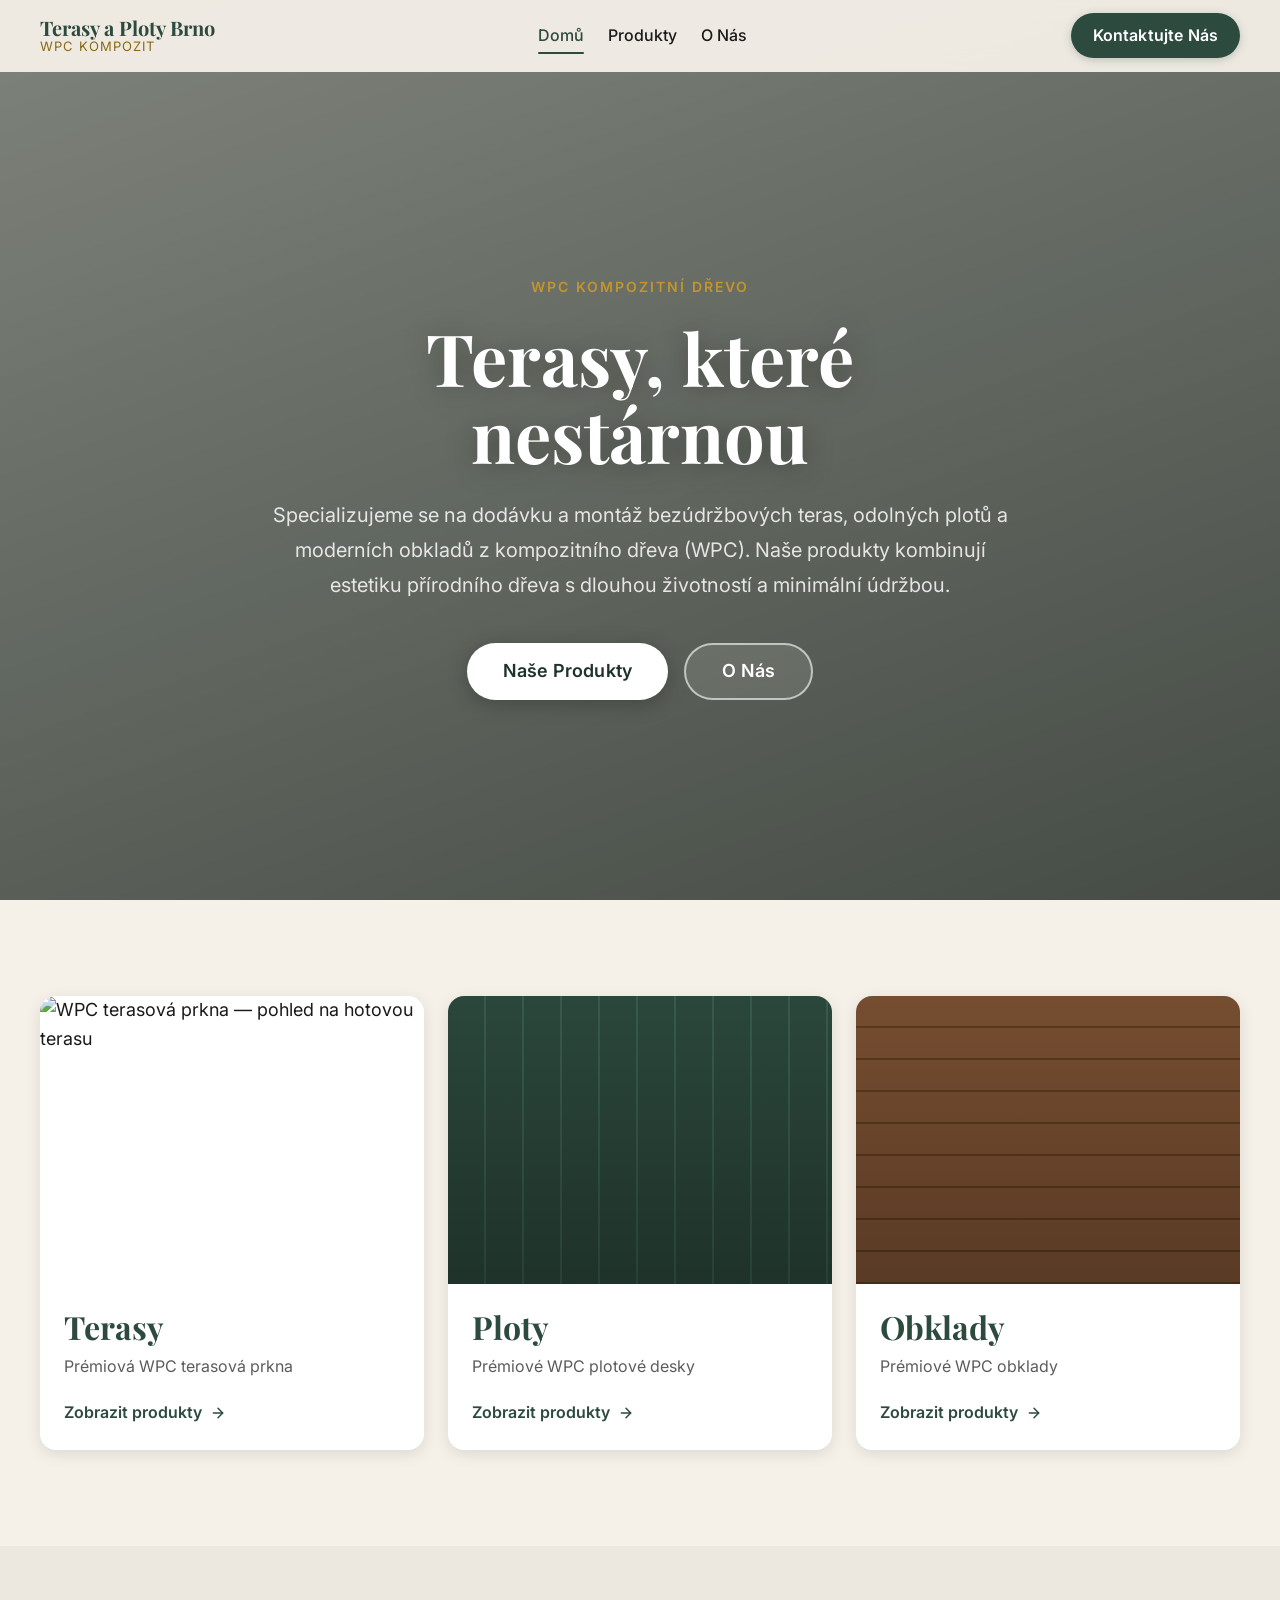
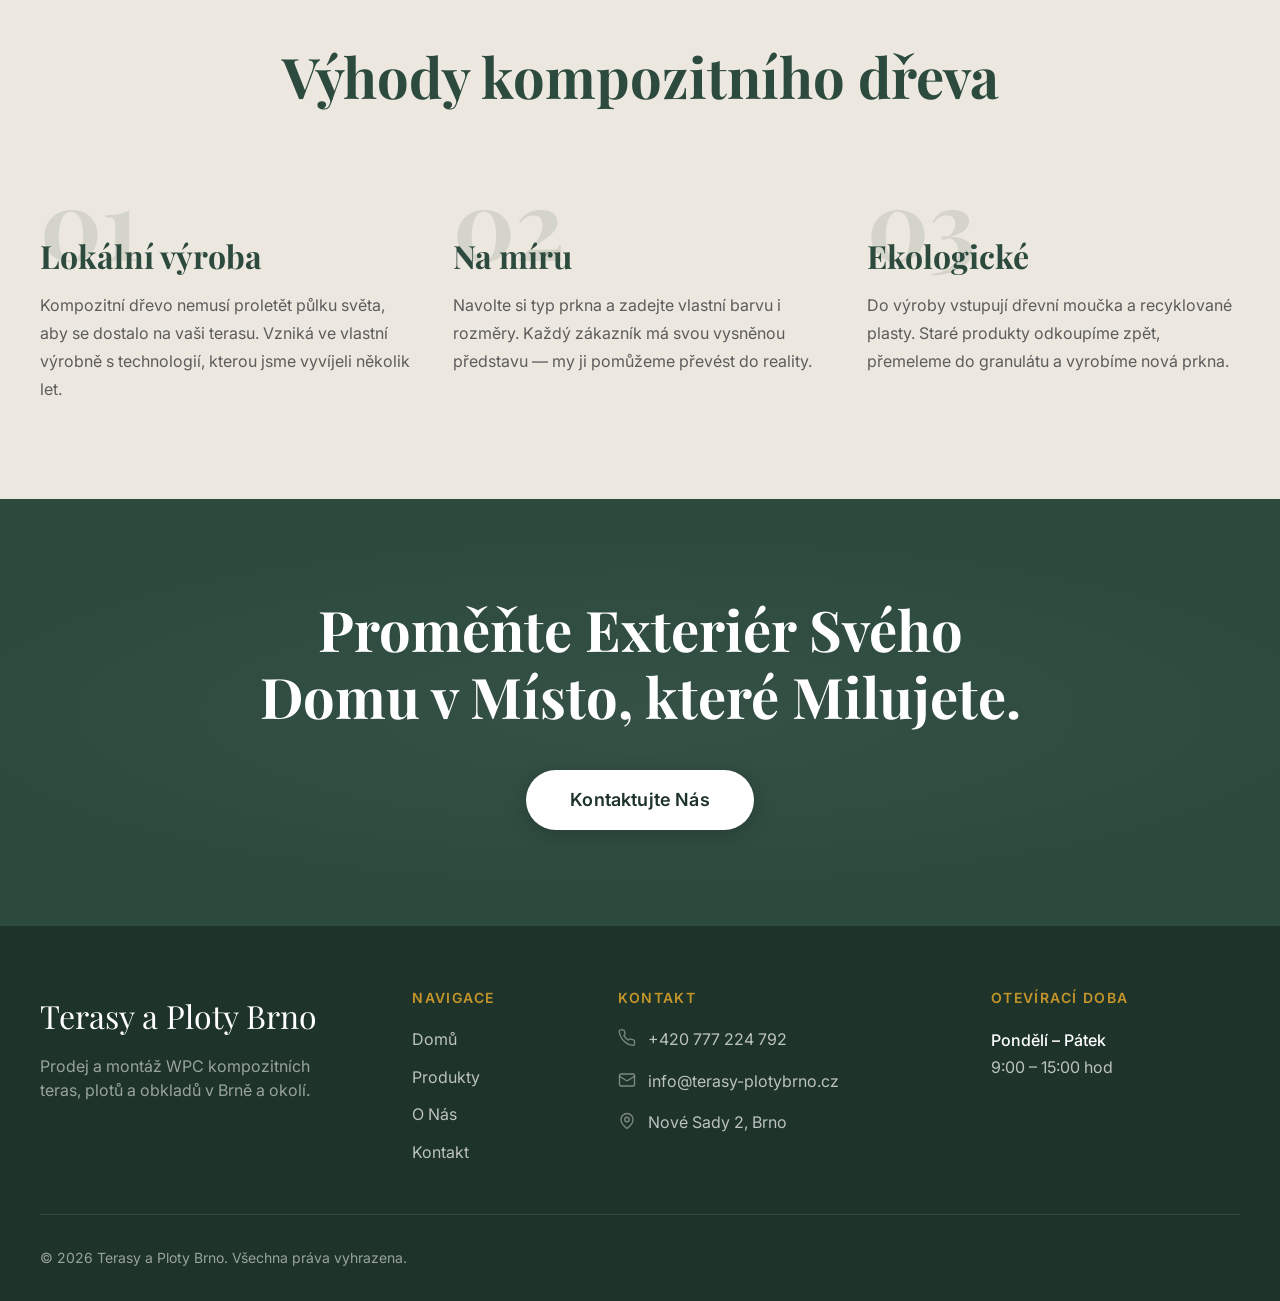
==== commit cea39a37: "Update index.html" ====
--- a/index.html
+++ b/index.html
@@ -258,7 +258,7 @@
       </div>
 
       <div class="footer__bottom">
-        <p class="footer__copyright">© 2025 Terasy a Ploty Brno. Všechna práva vyhrazena.</p>
+        <p class="footer__copyright">© 2026 Terasy a Ploty Brno. Všechna práva vyhrazena.</p>
       </div>
     </div>
   </footer>
